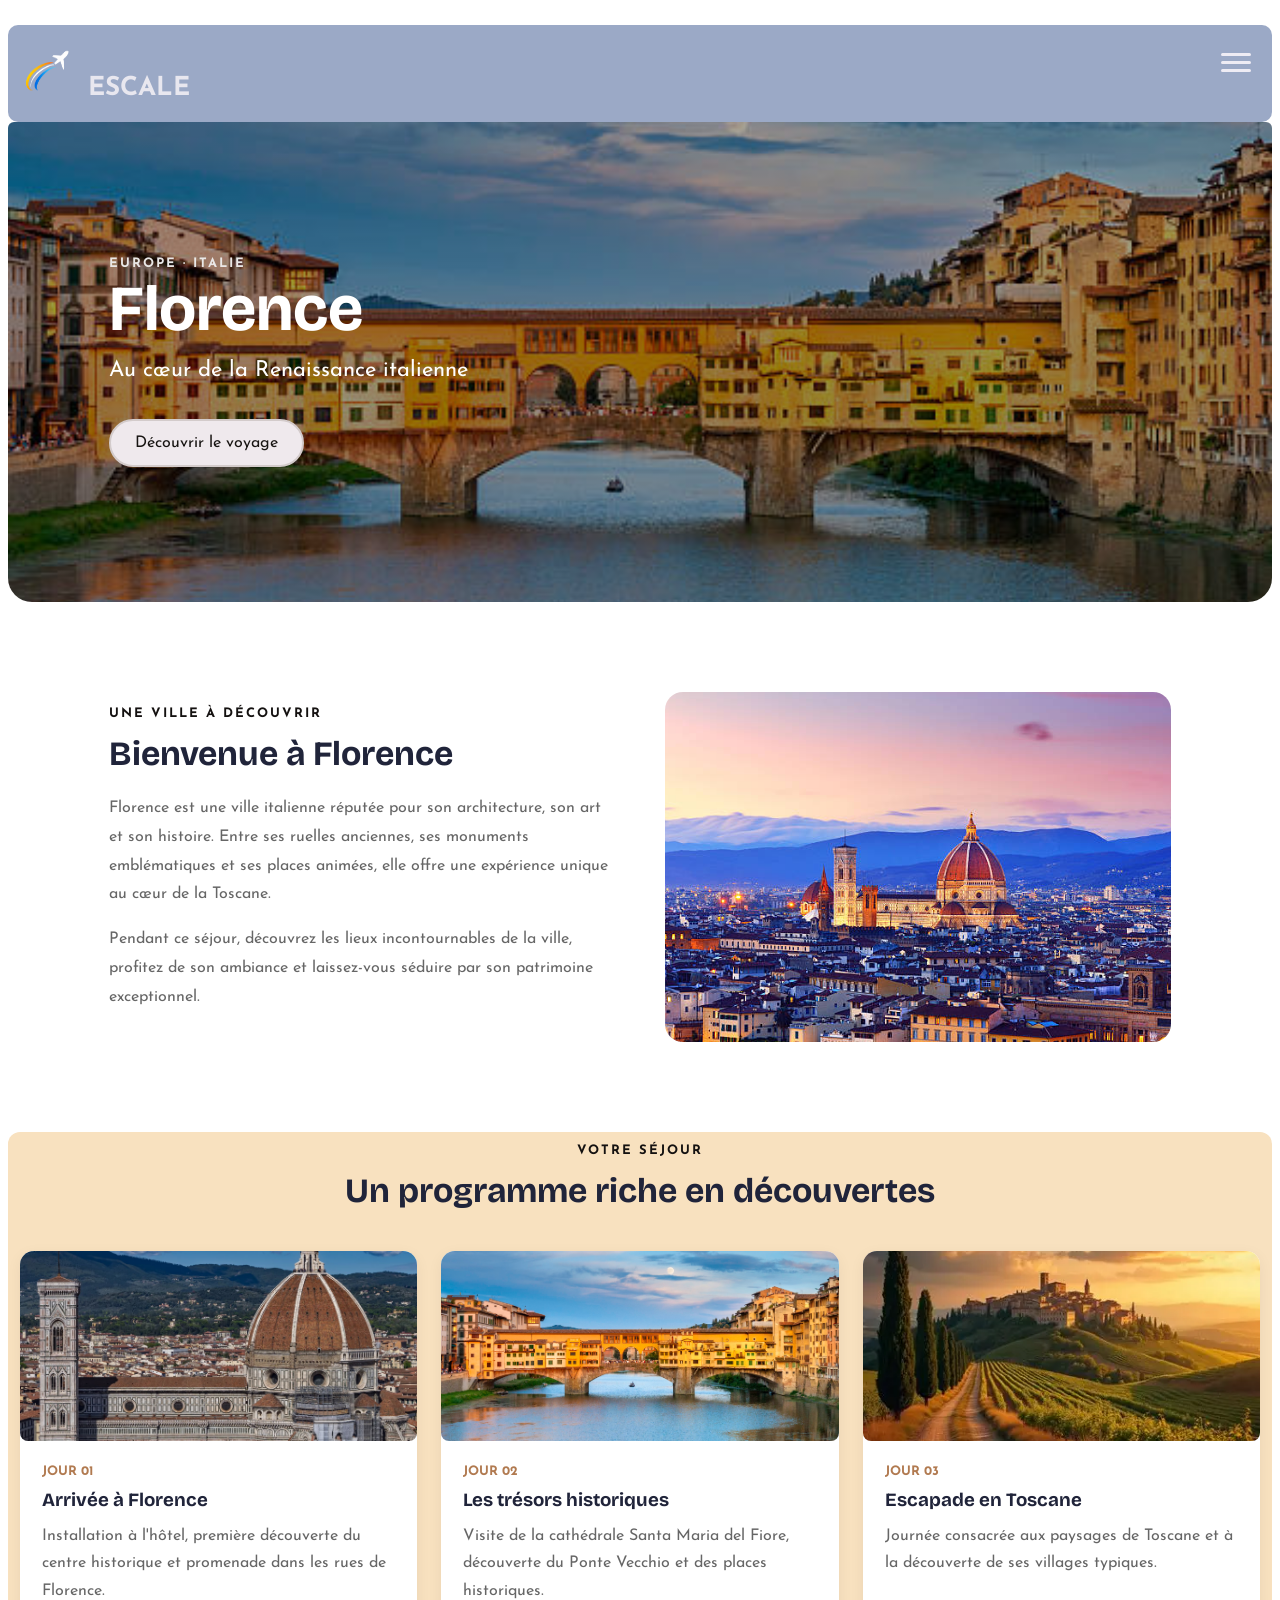
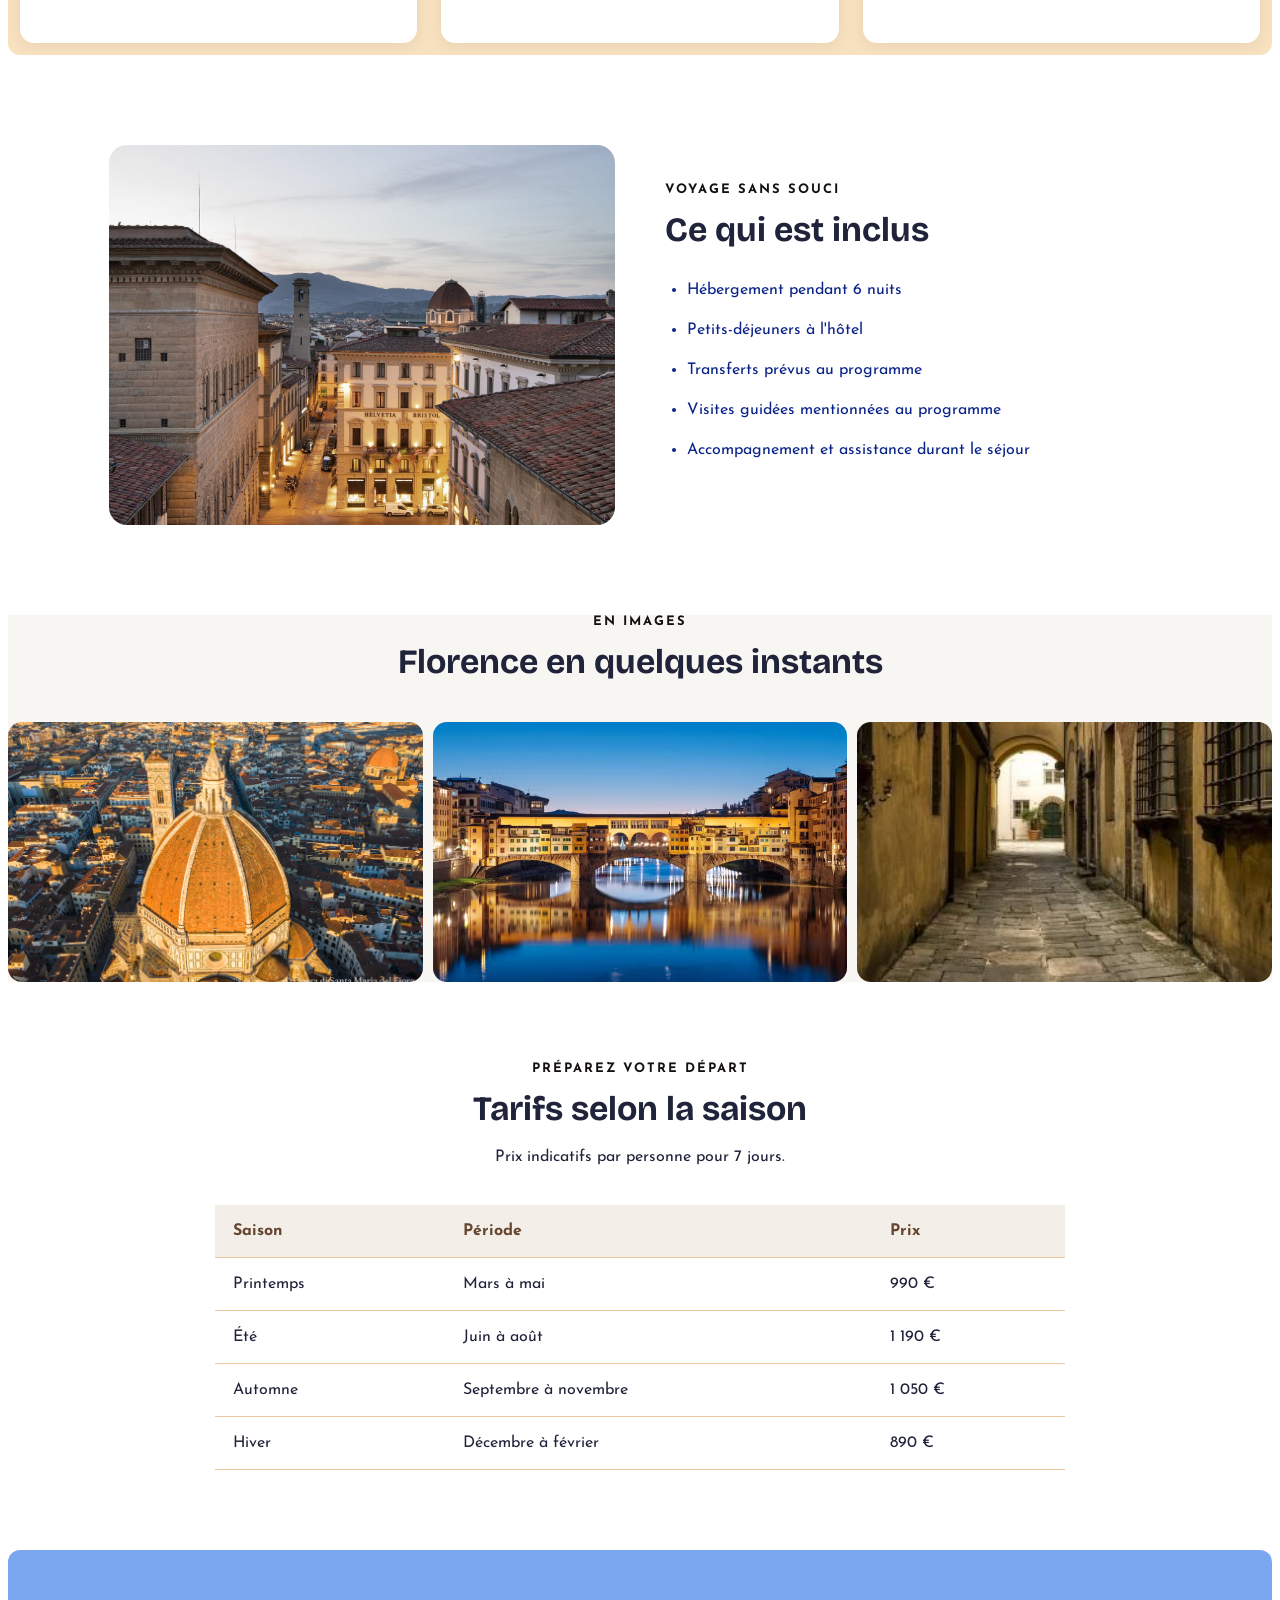
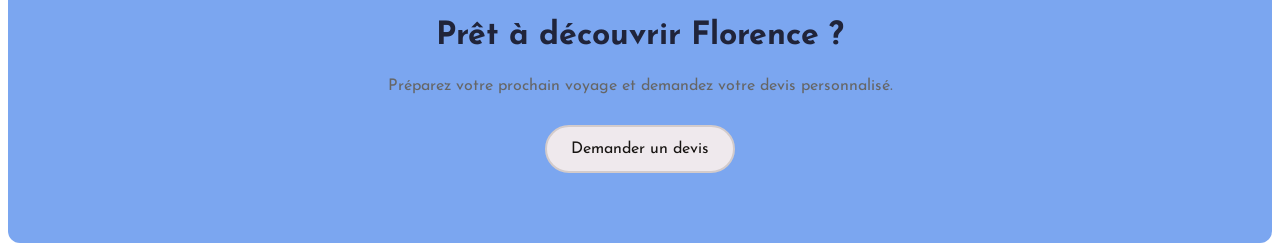
==== destination1.html @ 0f48ea30 "commit 2" ====
<!DOCTYPE html>
<html lang="en">
   <head>
      <meta charset="UTF-8">
      <meta name="viewport" content="width=device-width, initial-scale=1.0">
      <link rel="preconnect" href="https://fonts.googleapis.com">
      <link rel="preconnect" href="https://fonts.gstatic.com" crossorigin>
      <link href="https://fonts.googleapis.com/css2?family=Bricolage+Grotesque :opsz,wght@12..96,200..800&family=Josefin+Sans:ital,wght@0,100..700;1,100..700&display=swap" rel="stylesheet"> 
      <title>Bachir</title>
      <link rel="icon" href="img/logo.png">
      <link rel="stylesheet" href="css/style.css">
      <meta name="Agence" content="Un site de voyage">
      <script src="js/script.js" defer></script> 
   </head>
   <body>
       <header>
           <a href="#" class="logo">
                <img src="img/logo.png" alt="" width="50" height="50">
                <span>Escale</span>
           </a>
  
            <button class="burger">
             <span></span>
              <span></span>
             <span></span>
            </button>
    
            <button class="Fermer" id="Fermer">
              <svg xmlns="http://www.w3.org/2000/svg" viewBox="0 0 24 24" height="24px" width="24px" fill="#000000">
              <path d="M6.4,19L5,17.6L10.6,12L5,6.4L6.4,5L12,10.6L17.6,5L19,6.4L13.4,12L19,17.6L17.6,19L12,13.4L6.4,19Z"/>
              </svg>
            </button>

            <nav class="menu" id="menu" >
                <ul>
                  <li><a href="index.html#Accueil">Accueil</a></li>
                  <li><a href="#destinations">Destinations</a></li>
                  <li><a href="#Contact">Contact</a></li>
                  <li><a href="#FAQ">FAQ</a></li>
                </ul>
            </nav> 
       </header>
       <main class="page-destination">
         <!-- ------------------------------------------------------------------ PHOTO------------------------------------------------------------------------------------------------------------------------------------------------------------------- -->

           <section class="banniere">
               <div class="banniere-contenu">
                    <p class="etiquette">EUROPE · ITALIE</p>
                    <h1>Florence</h1>
                    <p>Au cœur de la Renaissance italienne</p>
                    <a href="#presentation" class="bouton bouton-devis">Découvrir le voyage</a>
                </div>
           </section>

           <!-- [base64] -->


           <section class="presentation" id="presentation">
              <div class="presentation-texte">
                  <p class="surtitre">UNE VILLE À DÉCOUVRIR</p>
                  <h2>Bienvenue à Florence</h2>
                  <p>
                       Florence est une ville italienne réputée pour son architecture,
                       son art et son histoire. Entre ses ruelles anciennes, ses
                       monuments emblématiques et ses places animées, elle offre
                       une expérience unique au cœur de la Toscane.
                  </p>
                  <p>
                      Pendant ce séjour, découvrez les lieux incontournables de la
                      ville, profitez de son ambiance et laissez-vous séduire par
                      son patrimoine exceptionnel.
                  </p>
              </div>
              <div class="presentation-image">
                 <img src="img/florence.jpg"  alt="Vue panoramique de Florence et de ses monuments">
              </div>
           </section>

           <!-- --------------------------------------------------------------progremme jour par jour------------------------------------------------------------------------------------------------------ -->


            <section class="programme">

                <div class="section-titre">
                   <p class="surtitre">VOTRE SÉJOUR</p> <h2>Un programme riche en découvertes</h2>
                </div >
                <div  class="jours">
                    
                    <article class="jour">
                       <img src="img/j1.jpg"  alt="Cathédrale de Florence">
                       <div class="jour-contenu">
                          <span>JOUR 01</span>  <h3>Arrivée à Florence</h3>
                          <p>Installation à l'hôtel, première découverte du centre historique et promenade dans les rues de Florence. </p>
                       </div>
                    </article>

                    <article class="jour">
                       <img src="img/j2.jpg" alt="Ponte Vecchio à Florence">
                       <div class="jour-contenu">
                         <span>JOUR 02</span> <h3>Les trésors historiques</h3>
                         <p>  Visite de la cathédrale Santa Maria del Fiore, découverte du Ponte Vecchio et des places historiques. </p>
                       </div>
                    </article>

                    <article class="jour">
                       <img src="img/j3.webp"  alt="Paysage de Toscane">
                       <div class="jour-contenu">
                           <span>JOUR 03</span> <h3>Escapade en Toscane</h3>
                           <p>  Journée consacrée aux paysages de Toscane et à la  découverte de ses villages typiques.  </p>
                     </div>
                    </article>


                </div>

                

            </section>

            <!-- ----------------------------------------------- CE QUI EST INCLUS--------------------------------------- -->


            <section class="inclus">
               <div class="inclus-image">
                  <img src="img/inclus.jpg"  alt="Hôtel au charme italien à Florence">
               </div>

                <div class="inclus-contenu">
                    <p class="surtitre">VOYAGE SANS SOUCI</p><h2>Ce qui est inclus</h2>
                    <ul>
                        <li>Hébergement pendant 6 nuits</li>
                        <li>Petits-déjeuners à l'hôtel</li>
                        <li>Transferts prévus au programme</li>
                        <li>Visites guidées mentionnées au programme</li>
                        <li>Accompagnement et assistance durant le séjour</li>
                    </ul>
                </div>
            </section>
           <!-- ------------------------------------------------------ GALERIE PHOTOS----------------------------------------------------------------------------- -->


            <section class="galerie-section">
              <div class="section-titre"><p class="surtitre">EN IMAGES</p> <h2>Florence en quelques instants</h2> </div>
              <div class="galerie">
                 <img src="img/p3.jpg" alt="Vue de la cathédrale de Florence">
                 <img src="img/p2.avif" alt="Le Ponte Vecchio au-dessus de l'Arno">
                 <img src="img/p1.jpg" alt="Les ruelles de Florence">
              </div>
            </section>

           <!-- --------------------------------------------------- TARIFS------------------------------------------------------- -->

            <section class="tarifs">

                <div class="section-titre">
                   <p class="surtitre">PRÉPAREZ VOTRE DÉPART</p>
                  <h2>Tarifs selon la saison</h2>
                  <p>Prix indicatifs par personne pour 7 jours.</p>
                </div>

                <div class="tableau-conteneur">
                    <table>

                        <thead>
                           <tr>
                             <th>Saison</th>
                             <th>Période</th>
                             <th>Prix</th>
                           </tr>
                        </thead>

                        <tbody>

                           <tr>
                              <td>Printemps</td>
                              <td>Mars à mai</td>
                              <td>990 €</td>
                           </tr>
                           <tr>
                              <td>Été</td>
                              <td>Juin à août</td>
                              <td>1 190 €</td>
                           </tr>
                           <tr>
                              <td>Automne</td>
                              <td>Septembre à novembre</td>
                              <td>1 050 €</td>
                           </tr>
                           <tr>
                              <td>Hiver</td>
                              <td>Décembre à février</td>
                              <td>890 €</td>
                           </tr>

                        </tbody>

                    </table>
                    
                </div> 

            </section>



           <!-- --------------------------------------------- DEMANDE DE DEVIS------------------------------------------------------------ -->
            <section class="demande">
              <h2>Prêt à découvrir Florence ?</h2>
              <p>Préparez votre prochain voyage et demandez votre devis personnalisé.</p>
              <a href="index.html#formulaire" class="bouton bouton-devis"> Demander un devis </a>
            </section>

         </main>

      </body>

</html>
---- css/style.css ----
:root {
  --primaire: #74a40b;
  --accent: #87c711;
  --sombre: #10242b;
  --sable: #fbf6ef;
  --texte: #1f2d33;
  --gris: #5d6d74;
  --titres: "Playfair Display", Georgia, serif;
  --corps: "Poppins", Arial, sans-serif;
  --rayon: 18px;
  --ombre: 0 10px 30px rgba(16, 36, 43, 0.12);
}

body {
    font-family: "Josefin Sans", sans-serif;
}

h1, h2, h3 {
    font-family: "Bricolage Grotesque", sans-serif;
}



/* RÈGLES GÉNÉRALES */
* {
    box-sizing: border-box;
}

/* HEADER */
header {
    display: flex;
    justify-content: space-between;
    align-items: start;
    padding: 20px 1%;
    position: relative;
    background-color: #9ba9c6;
    border-radius: 10px;
    position: sticky;
    top: 0px;
    z-index: 100;
    margin-bottom:none;
    margin-top: 2%;
}

/* LOGO */
.logo {
    font-size: 26px;
    font-weight: bold;
    text-decoration: none;
}
.logo span{
    background-color: none ;
    border-radius: 16px;
    padding: 9px;
    color: #e8e7ef;
    text-transform: uppercase;
}


/* BOUTON BURGER */
.burger {
    display: flex;
    flex-direction: column;
    gap: 5px;
    padding: 8px;
    border: none;
    background: none;
    cursor: pointer;
}
.burger.out{
    display: none;
}

.burger span {
    display: block;
    width: 30px;
    height: 3px;
    background-color: #eeecf4;
    border-radius: 5px;
}
.Fermer {
    display: none;
}
.Fermer.int{
    display: block;
}


/* MENU */
.menu {
    display: none;
    position: absolute;
    top: 60%;
    right: 0%;
    width: 150px;
    padding: 12px;
    background-color: #b3c5d1;
    opacity: 0.85;
    border: 2px solid #e8e7ef;
    border-radius: 12px;
    z-index: 100;
    
}

/* OUVERTURE DU MENU */
.menu.ouvert {
    display: block;
}

/* LISTE */
.menu ul {
    list-style: none;
    margin: 0;
    padding: 0;
}

/* LIENS */
.menu a {
    display: block;
    padding: 14px;
    color: #0e0d10;
    text-decoration: none;
    border-radius: 8px;
    transition: background-color 0.3s, color 0.3s;
}

/* SURVOL */
.menu a:hover {
    background-color: #7d0a36;
    color: white;
}


.hero {
    display: flex;
    flex-direction: column;
    justify-content: space-evenly;
    align-items: center;
    background: url("../img/vue.png");
    background-size: cover;
    background-position: center;
    border-radius: 16px;
    height: 500px;
    margin-top: 0.5%;
    font-size: 130%;
    color: #fbf6ef;
    margin-bottom: 2%;
}
.bouton{
    text-decoration: none;
    padding: 10px;
    background: transparent;
    border-radius: 30px;
    border: 2px solid rgb(211, 203, 203);
    color: #e8e7ef;
}
.bouton:hover{
    background: #1f2d33;
}
#destinations{
   display: flex;
   justify-content: center;
   align-items: center;
}
#destinations h2 {
    border-radius: 16px;
    background-color: #87c711;
    margin-bottom: 5%;
}



.cartes {
  display: flex;
  flex-wrap: wrap;
  gap: 28px;
  margin: 5%;
}

.carte {
  flex: 1 1 300px;
  display: flex;
  flex-direction: column;
  overflow: auto;
  border-radius: var(--rayon);
  background: rgb(233, 234, 232);
  box-shadow: var(--ombre);
  transition: transform 0.3s;
}

.carte:hover {
  transform: translateY(6px);
}

.carte img {
  width: 100%;
  height: 220px;
  object-fit: cover;
  border-radius: 12px;
}

.carte-contenu {
  flex: 1;
  display: flex;
  flex-direction: column;
  padding: 20px 24px 24px;
  background: #e8ece8;
}

.etiquette {
  margin: 0;
  color: var(--primaire);
  font-size: 0.8rem;
  font-weight: 600;
  letter-spacing: 0.08em;
  text-transform: uppercase;
}

.carte h3 {
  margin: 4px 0 8px;
  font-size: 1.5rem;
}

.prix {
  display: flex;
  justify-content: space-between;
  align-items: baseline;
  margin: 16px 0 0;
  margin-top: auto;
  padding-top: 16px;
  border-top: 1px solid #141515;
  color: var(--gris);
}

.prix strong {
  color: var(--accent);
  font-size: 1.3rem;
}

.formulaire {
  max-width: 760px;
  padding: 36px;
  border-radius: var(--rayon);
  background: rgb(155, 150, 142);
  color: var(--texte);
  box-shadow: var(--ombre);
  margin-left: 20%;
  margin-right: 20%;
  margin-top: 2%;
  margin-bottom: 0.1%;
}

.ligne {
  display: flex;
  flex-wrap: wrap;
  gap: 0 20px;
}

.champ {
  flex: 1 1 200px;
  margin-bottom: 18px;
}

.formulaire label {
  display: block;
  margin-bottom: 6px;
  font-weight: 500;
}

.formulaire input,
.formulaire select,
.formulaire textarea {
  width: 100%;
  padding: 12px 14px;
  border: 2px solid #e1dbd2;
  border-radius: 10px;
  background: white;
  font: inherit;
}
.formulaire input:focus,
.formulaire select:focus,
.formulaire textarea:focus {
  outline: none;
  border-color: var(--primaire);
}
.case {
  display: flex;
  align-items: flex-start;
  gap: 10px;
  margin-bottom: 22px;
}

.case label {
  display: inline;
  margin: 0;
  font-weight: 400;
}

.case input {
  width: auto;
  margin-top: 5px;
}


/* Destinations 1 */


/* STYLE GENERAL */

.page-destination {
    color: #20243a;
    background-color: #ffffff;
}

.page-destination img {
    width: 100%;
    display: block;
    object-fit: cover;
}

.page-destination h1,
.page-destination h2,
.page-destination h3,
.page-destination p {
    margin-top: 0;
}

/* BANDEAU PRINCIPAL */

.banniere {
    min-height: 480px;
    background:
        linear-gradient(rgba(0, 0, 0, 0.35), rgba(0, 0, 0, 0.45)),
        url("../img/florence2.jpg");
    background-size: cover;
    background-position: center;
    display: flex;
    align-items: center;
    padding: 50px 8%;
    color: white;
    border-radius: 6px 6px 24px 24px;
}

.banniere-contenu {
    max-width: 650px;
}

.banniere h1 {
    font-size: 64px;
    margin-bottom: 12px;
}

.banniere-contenu > p:not(.etiquette) {
    font-size: 22px;
}
.etiquette{
     font-size: 13px;
    font-weight: 700;
    letter-spacing: 2px;
    color: #eae8e7;

}


.surtitre {
    font-size: 13px;
    font-weight: 700;
    letter-spacing: 2px;
    color: #141110;
}

.banniere.etiquette {
    color: white;
}

.bouton {
    display: inline-block;
    margin-top: 18px;
    padding: 14px 24px;
    background-color: #b17a50;
    color: white;
    text-decoration: none;
    border-radius: 30px;
    transition: 0.3s;
}

.bouton:hover {
    background-color: #8e5b38;
    transform: translateY(-3px);
}

/* PRESENTATION */

.presentation {
    display: flex;
    align-items: center;
    gap: 50px;
    padding: 90px 8%;
}


.presentation-texte,
.presentation-image {
    flex: 1 1 300px;

}

.presentation-texte h2,
.section-titre h2,
.inclus h2 {
    font-size: 34px;
    margin-bottom: 20px;
}

.presentation-texte p:not(.surtitre) {
    line-height: 1.8;
    color: #666;
}

.presentation-image img {
    height: 350px;
    border-radius: 18px;
}

/* TITRES DE SECTION */

.section-titre {
    text-align: center;
    margin-bottom: 40px;
}

/* PROGRAMME */

.programme {
    padding: 12px;
    background-color: #f8e1bf;
    border-radius: 12px;
}


.jours {
    display: flex;
    flex-wrap: wrap;
    gap: 24px;
   
}

.jour {
    flex: 1 1 260px;
    background-color: white;
    border-radius: 14px;
    overflow: hidden;
    box-shadow: 0 4px 15px rgba(0, 0, 0, 0.06);
    transition: transform 0.3s;

}
.jour:hover{
  transform: translateY(-6px);
}

.jour img {
    height: 190px;
    border-radius: 8px;
}

.jour-contenu {
    padding: 22px;
}

.jour-contenu span {
    color: #b17a50;
    font-size: 13px;
    font-weight: bold;
}

.jour-contenu h3 {
    margin-top: 10px;
    margin-bottom: 12px;
}

.jour-contenu p {
    color: #666;
    line-height: 1.7;
}

/* CE QUI EST INCLUS */

.inclus {
    display: flex;
    align-items: center;
    gap: 50px;
    padding: 90px 8%;
}

.inclus-image,
.inclus-contenu {
    flex: 1 1 300px;
}

.inclus-image img {
    height: 380px;
    border-radius: 18px;
}

.inclus ul {
    padding-left: 22px;
    line-height: 2.5;
    color: #0a2389;
}

/* GALERIE */

.galerie-section {
    padding:auto;
    background-color: #f8f6f3;
}

.galerie {
    display: flex;
    flex-wrap: wrap;
    gap: 10px;
}

.galerie img {
    flex: 1 1 200px;
    width: 100%;
    height: 260px;
    border-radius: 14px;
}

/* TARIFS */

.tarifs {
    padding: 80px 8%;
}

.tableau-conteneur {
    max-width: 850px;
    margin: auto;
    overflow-x: auto;
}

.tarifs table {
    width: 100%;
    border-collapse: collapse;
    text-align: left;
}

.tarifs th,
.tarifs td {
    padding: 18px;
    border-bottom: 1px solid #ebc89d;
}

.tarifs th {
    background-color: #f3eee8;
    color: #65452f;
}

.tarifs tr:hover {
    background-color: #faf7f3;
}

.note-prix {
    text-align: center;
    color: #888;
    font-size: 13px;
    margin-top: 18px;
}

/* DEMANDE DE DEVIS */

.demande {
    text-align: center;
    padding: 70px 8%;
    background-color: #7ba6f0;
    border-radius: 12px;
}

.demande h2 {
    font-size: 32px;
     font-family: "Josefin Sans", sans-serif;
}

.demande p {
    color: #666;
}

.bouton-devis {
    margin-top: 15px;
    background: #efe9ed;
    color: #181513;
}
.bouton-devis:hover{
    background: wheat;
    color: #0a2389;
}

/* ADAPTATION AUX PETITS ECRANS */

@media (max-width: 700px) {

    .banniere {
        min-height: 380px;
        padding: 35px 6%;
    }

    .banniere h1 {
        font-size: 44px;
    }

    .presentation,
    .inclus {
        flex-direction: column;
        padding: 55px 6%;
    }

    .programme,
    .galerie-section,
    .tarifs {
        padding: 55px 6%;
    }

    .presentation-image,
    .inclus-image {
        width: 100%;
    }

    .presentation-image img,
    .inclus-image img {
        height: 280px;
    }

    .section-titre h2,
    .presentation-texte h2,
    .inclus h2 {
        font-size: 27px;
    }

}
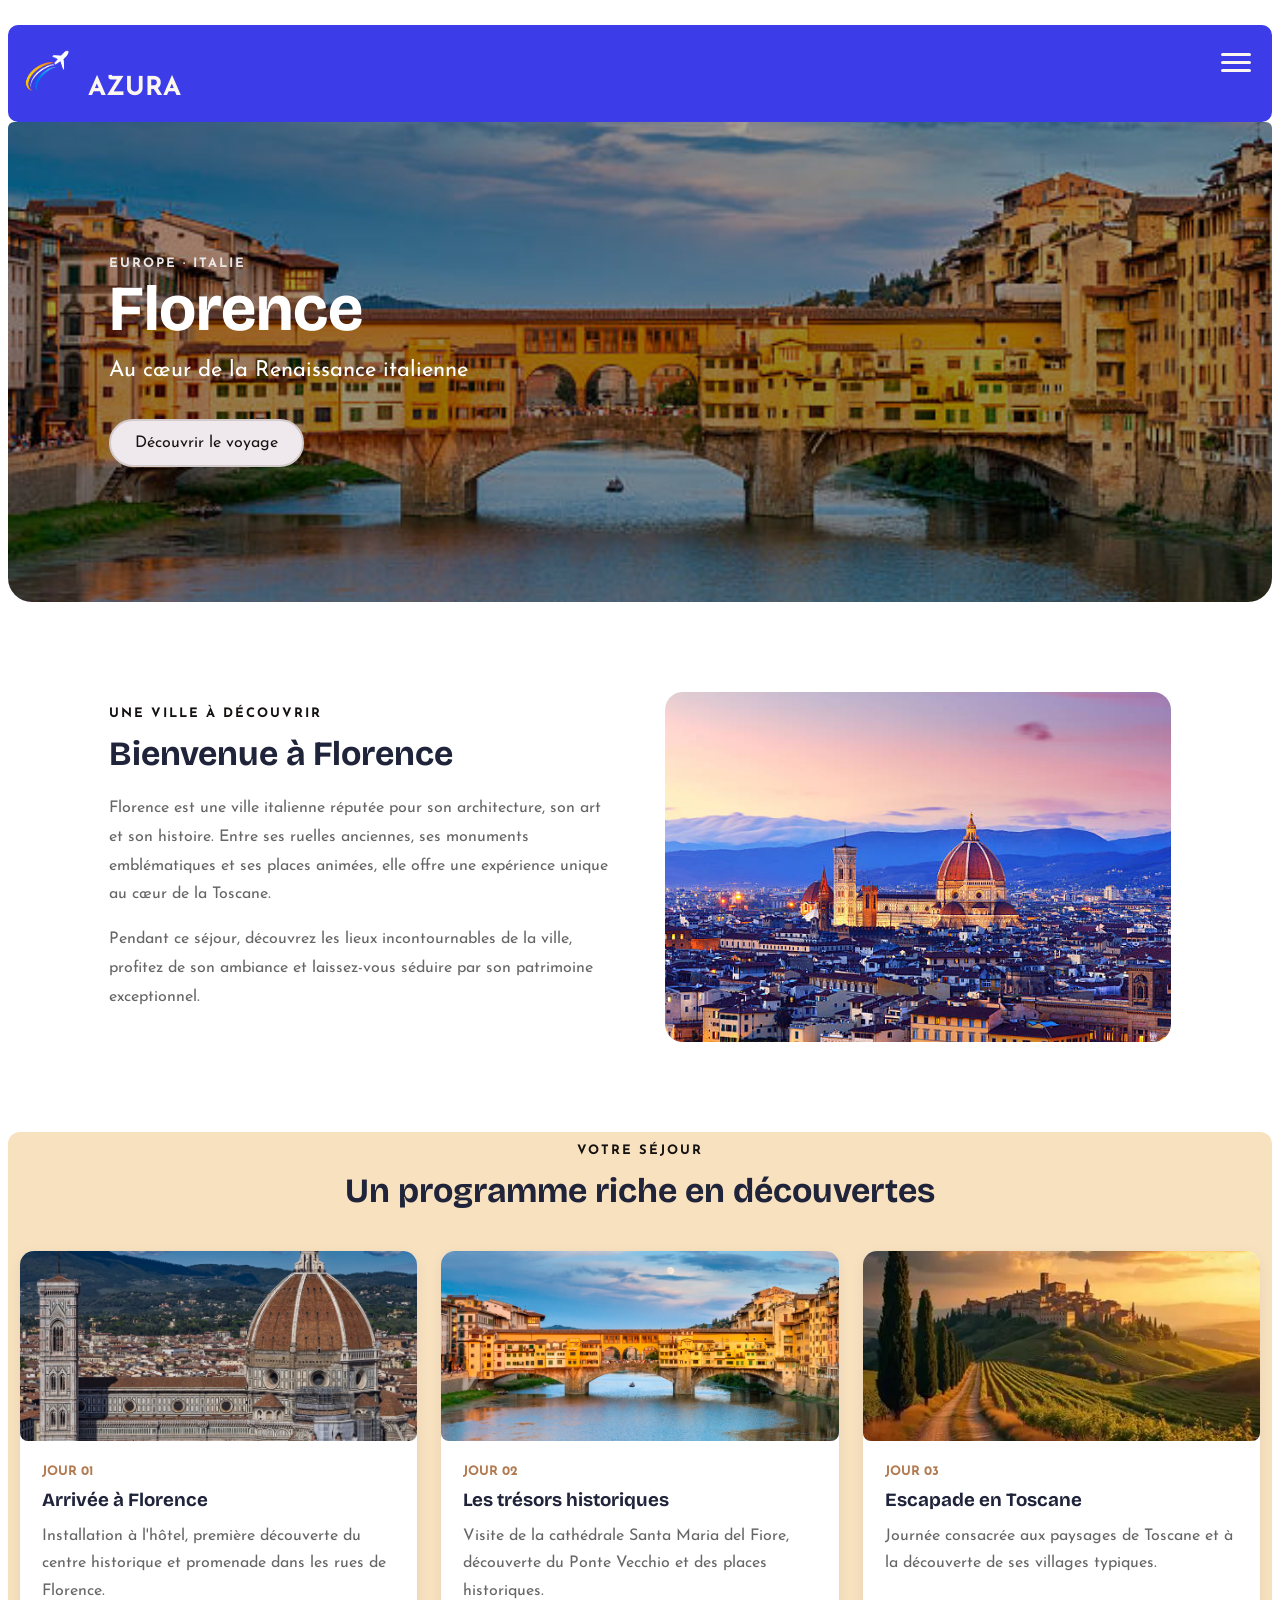
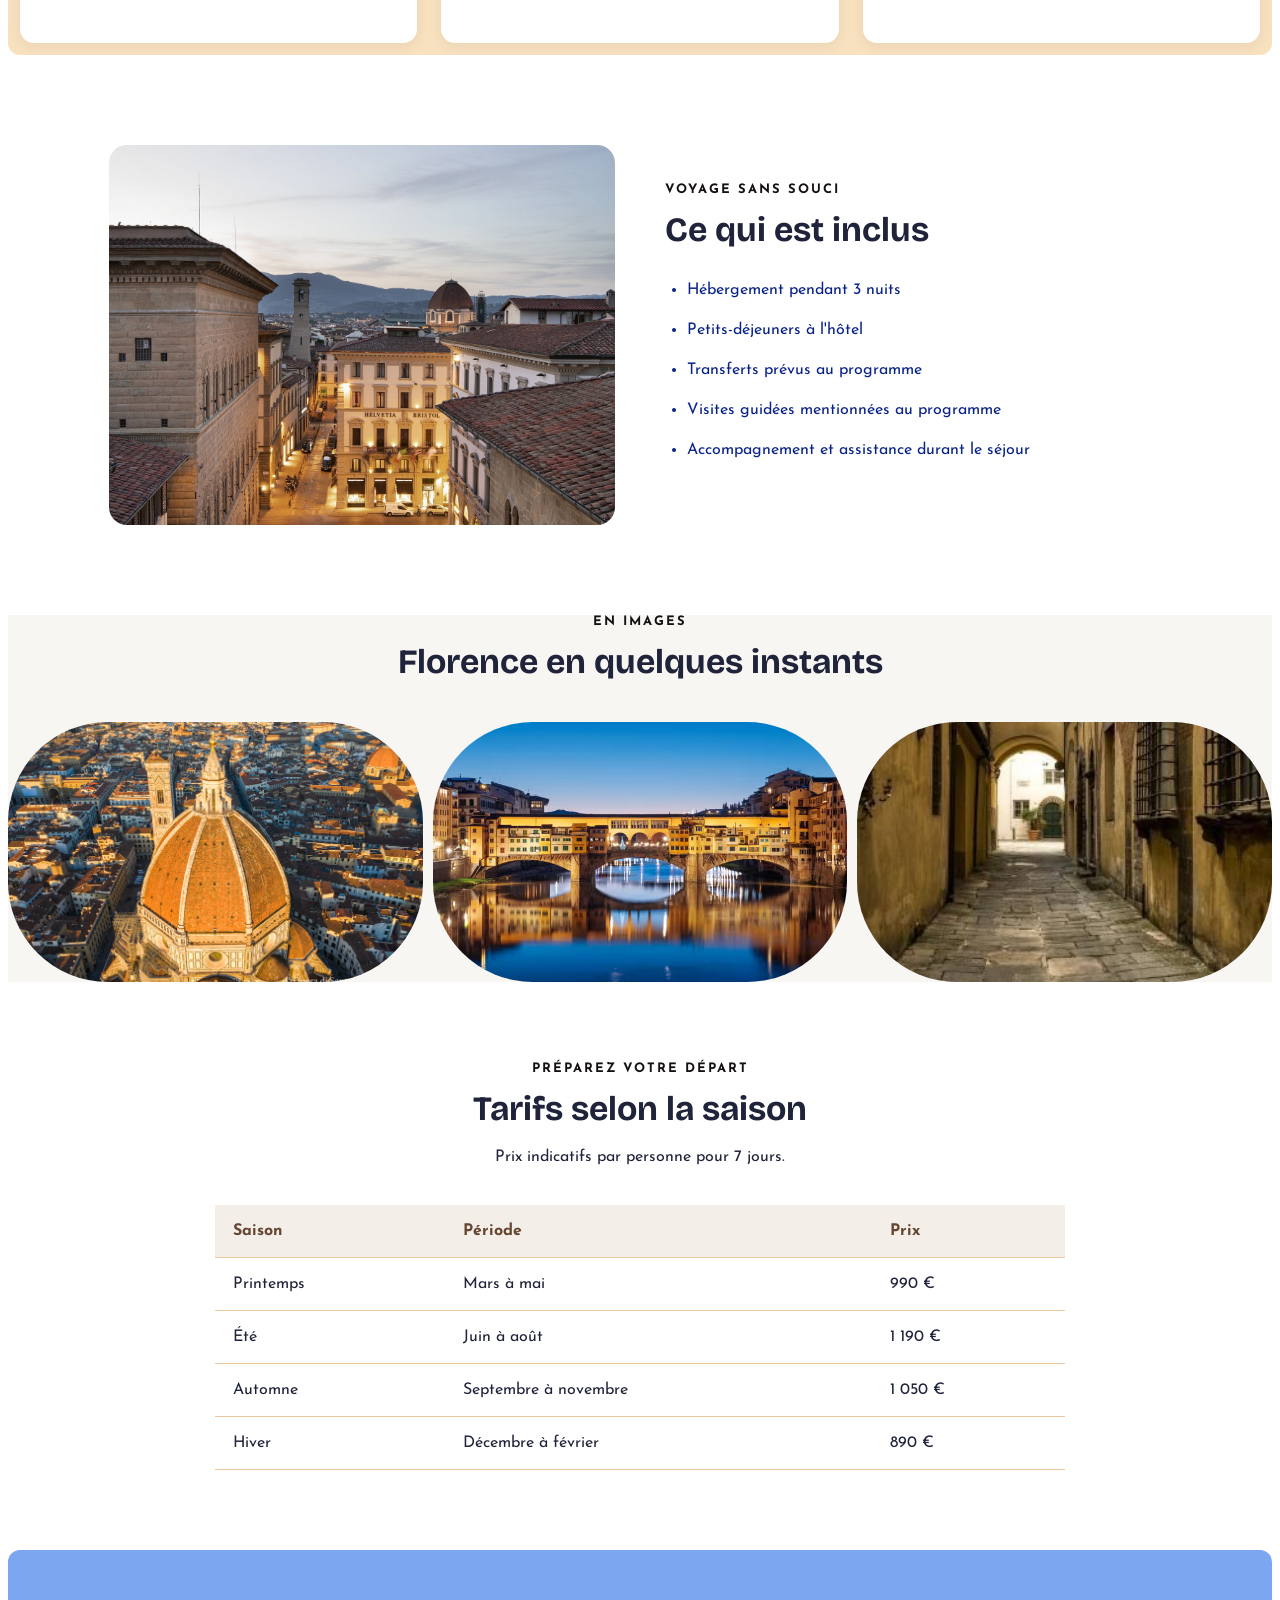
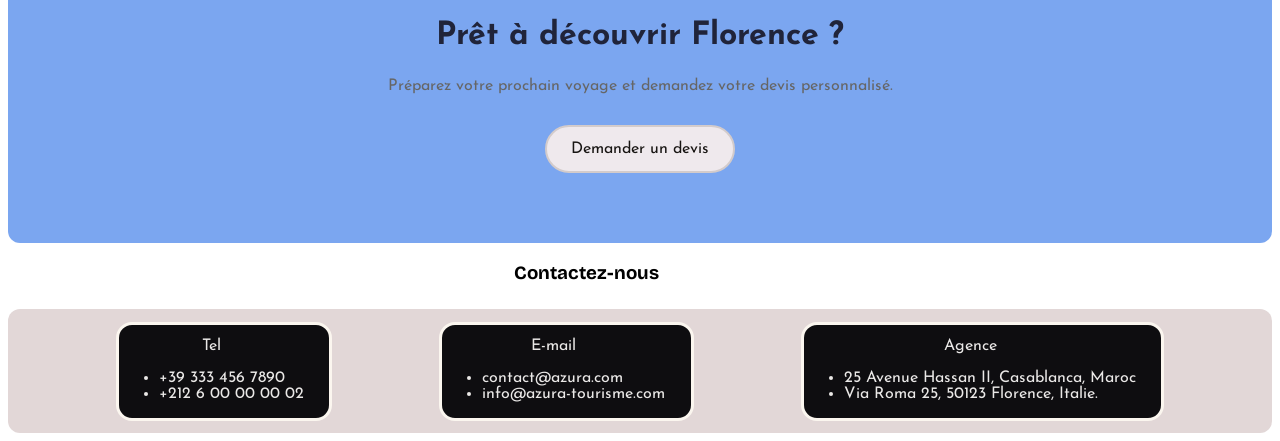
==== commit 7011107f: "comit 6" ====
--- a/destination1.html
+++ b/destination1.html
@@ -6,9 +6,9 @@
       <link rel="preconnect" href="https://fonts.googleapis.com">
       <link rel="preconnect" href="https://fonts.gstatic.com" crossorigin>
       <link href="https://fonts.googleapis.com/css2?family=Bricolage+Grotesque :opsz,wght@12..96,200..800&family=Josefin+Sans:ital,wght@0,100..700;1,100..700&display=swap" rel="stylesheet"> 
-      <title>Bachir</title>
+      <title>AZURA.Florence</title>
       <link rel="icon" href="img/logo.png">
-      <link rel="stylesheet" href="css/style.css">
+      <link rel="stylesheet" href="css/feuille1.css">
       <meta name="Agence" content="Un site de voyage">
       <script src="js/script.js" defer></script> 
    </head>
@@ -16,7 +16,7 @@
        <header>
            <a href="#" class="logo">
                 <img src="img/logo.png" alt="" width="50" height="50">
-                <span>Escale</span>
+                <span>AZURA</span>
            </a>
   
             <button class="burger">
@@ -34,9 +34,7 @@
             <nav class="menu" id="menu" >
                 <ul>
                   <li><a href="index.html#Accueil">Accueil</a></li>
-                  <li><a href="#destinations">Destinations</a></li>
-                  <li><a href="#Contact">Contact</a></li>
-                  <li><a href="#FAQ">FAQ</a></li>
+                  <li><a href="FAQ.html">FAQ</a></li>
                 </ul>
             </nav> 
        </header>
@@ -128,7 +126,7 @@
                 <div class="inclus-contenu">
                     <p class="surtitre">VOYAGE SANS SOUCI</p><h2>Ce qui est inclus</h2>
                     <ul>
-                        <li>Hébergement pendant 6 nuits</li>
+                        <li>Hébergement pendant 3 nuits</li>
                         <li>Petits-déjeuners à l'hôtel</li>
                         <li>Transferts prévus au programme</li>
                         <li>Visites guidées mentionnées au programme</li>
@@ -210,6 +208,37 @@
             </section>
 
          </main>
+         <footer>
+            <h3>Contactez-nous</h3>
+            <section class="pied">
+
+              <div class="p">
+                <div>Tel</div>
+                  <ul>
+                    <li>+39 333 456 7890</li>
+                    <li>+212 6 00 00 00 02</li>
+                  </ul>
+               </div>
+
+               <div class="p">
+                <div>E-mail</div>
+                  <ul>
+                    <li>contact@azura.com</li>
+                    <li>info@azura-tourisme.com</li>
+                  </ul>
+               </div>
+
+               <div class="p">
+                <div>Agence</div>
+                  <ul>
+                    <li>25 Avenue Hassan II, Casablanca, Maroc</li>
+                    <li>Via Roma 25, 50123 Florence, Italie.</li>
+                  </ul>
+               </div>
+        
+            </section>
+        
+         </footer>  
 
       </body>
 
--- a/css/feuille1.css
+++ b/css/feuille1.css
@@ -0,0 +1,639 @@
+
+:root {
+  --primaire: #74a40b;
+  --accent: #87c711;
+  --sombre: #10242b;
+  --sable: #fbf6ef;
+  --texte: #1f2d33;
+  --gris:#666;
+  --titres: "Playfair Display", Georgia, serif;
+  --corps: "Poppins", Arial, sans-serif;
+  --rayon: 18px;
+  --ombre: 0 10px 30px rgba(16, 36, 43, 0.12);
+}
+
+body {
+    font-family: "Josefin Sans", sans-serif;
+}
+
+h1, h2, h3 {
+    font-family: "Bricolage Grotesque", sans-serif;
+}
+
+
+
+/* RÈGLES GÉNÉRALES */
+* {
+    box-sizing: border-box;
+}
+
+/* HEADER */
+header {
+    display: flex;
+    justify-content: space-between;
+    align-items: start;
+    padding: 20px 1%;
+    position: relative;
+    background-color: rgb(60, 60, 233);
+    border-radius: 10px;
+    position: sticky;
+    top: 0px;
+    z-index: 100;
+    margin-bottom:none;
+    margin-top: 2%;
+}
+
+/* LOGO */
+.logo {
+    font-size: 26px;
+    font-weight: bold;
+    text-decoration: none;
+}
+.logo span{
+    background-color: none ;
+    border-radius: 16px;
+    padding: 9px;
+    color:var(--sable);
+    text-transform: uppercase;
+}
+
+
+/* BOUTON BURGER */
+.burger {
+    display: flex;
+    flex-direction: column;
+    gap: 5px;
+    padding: 8px;
+    border: none;
+    background: none;
+    cursor: pointer;
+}
+.burger.out{
+    display: none;
+}
+
+.burger span {
+    display: block;
+    width: 30px;
+    height: 3px;
+    background-color: var(--sable);
+    border-radius: 5px;
+}
+.Fermer {
+    display: none;
+}
+.Fermer.int{
+    display: block;
+}
+
+
+/* MENU */
+.menu {
+    display: none;
+    position: absolute;
+    top: 60%;
+    right: 0%;
+    width: 150px;
+    padding: 12px;
+    background-color: #b3c5d1;
+    opacity: 0.85;
+    border: 2px solid ;
+    border-radius: 12px;
+    z-index: 100;
+    
+}
+
+/* OUVERTURE DU MENU */
+.menu.ouvert {
+    display: block;
+}
+
+/* LISTE */
+.menu ul {
+    list-style: none;
+    margin: 0;
+    padding: 0;
+}
+
+/* LIENS */
+.menu a {
+    display: block;
+    padding: 14px;
+    color: #0e0d10;
+    text-decoration: none;
+    border-radius: 8px;
+    transition: background-color 0.3s, color 0.3s;
+}
+
+/* SURVOL */
+.menu a:hover {
+    background-color: #7d0a36;
+    color: white;
+}
+
+
+.hero {
+    display: flex;
+    flex-direction: column;
+    justify-content: space-evenly;
+    align-items: center;
+    background: url("../img/vue.png");
+    background-size: cover;
+    background-position: center;
+    border-radius: 16px;
+    height: 500px;
+    margin-top: 0.5%;
+    font-size: 130%;
+    color: #fbf6ef;
+    margin-bottom: 2%;
+}
+.bouton{
+    text-decoration: none;
+    padding: 10px;
+    background: transparent;
+    border-radius: 30px;
+    border: 2px solid rgb(211, 203, 203);
+    color: #e8e7ef;
+}
+.bouton:hover{
+    background: #1f2d33;
+}
+#destinations{
+   display: flex;
+   justify-content: center;
+   align-items: center;
+}
+#destinations h2 {
+    border-radius: 16px;
+    background-color: #87c711;
+    margin-bottom: 5%;
+}
+article div a{
+    text-decoration: none;
+    display: flex;
+    justify-content: center;
+    align-items: baseline;
+    font-size: smaller;
+   
+    
+}
+
+
+
+.cartes {
+  display: flex;
+  flex-wrap: wrap;
+  gap: 28px;
+  margin: 5%;
+}
+
+.carte {
+  flex: 1 1 300px;
+  display: flex;
+  flex-direction: column;
+  overflow: auto;
+  border-radius: var(--rayon);
+  background: rgb(233, 234, 232);
+  box-shadow: var(--ombre);
+  transition: transform 0.3s;
+}
+
+.carte:hover {
+  transform: translateY(6px);
+}
+
+.carte img {
+  width: 100%;
+  height: 220px;
+  object-fit: cover;
+  border-radius: 12px;
+}
+
+.carte-contenu {
+  flex: 1;
+  display: flex;
+  flex-direction: column;
+  padding: 20px 24px 24px;
+  background: #e8ece8;
+}
+
+.etiquette {
+  margin: 0;
+  color: var(--primaire);
+  font-size: 0.8rem;
+  font-weight: 600;
+  letter-spacing: 0.08em;
+  text-transform: uppercase;
+}
+
+.carte h3 {
+  margin: 4px 0 8px;
+  font-size: 1.5rem;
+}
+
+.prix {
+  display: flex;
+  justify-content: space-between;
+  align-items: baseline;
+  margin: 16px 0 0;
+  margin-top: auto;
+  padding-top: 16px;
+  border-top: 1px solid #141515;
+  color: var(--gris);
+}
+
+.prix strong {
+  color: var(--accent);
+  font-size: 1.3rem;
+}
+
+.formulaire {
+  max-width: 760px;
+  padding: 36px;
+  border-radius: var(--rayon);
+  background: var(--gris);
+  color: var(--texte);
+  box-shadow: var(--ombre);
+  margin-left: 20%;
+  margin-right: 20%;
+  margin-top: 2%;
+  margin-bottom: 0.1%;
+}
+
+.ligne {
+  display: flex;
+  flex-wrap: wrap;
+  gap: 0 20px;
+}
+
+.champ {
+  flex: 1 1 200px;
+  margin-bottom: 18px;
+}
+
+.formulaire label {
+  display: block;
+  margin-bottom: 6px;
+  font-weight: 500;
+}
+
+.formulaire input,
+.formulaire select,
+.formulaire textarea {
+  width: 100%;
+  padding: 12px 14px;
+  border: 2px solid #e1dbd2;
+  border-radius: 10px;
+  background: white;
+  font: inherit;
+}
+.formulaire input:focus,
+.formulaire select:focus,
+.formulaire textarea:focus {
+  outline: none;
+  border-color: var(--primaire);
+}
+.case {
+  display: flex;
+  align-items: flex-start;
+  gap: 10px;
+  margin-bottom: 22px;
+}
+
+.case label {
+  display: inline;
+  margin: 0;
+  font-weight: 400;
+}
+
+.case input {
+  width: auto;
+  margin-top: 5px;
+}
+
+
+/* Destinations 1 */
+
+
+/* STYLE GENERAL */
+
+.page-destination {
+    color: #20243a;
+    background-color: #ffffff;
+}
+
+.page-destination img {
+    width: 100%;
+    display: block;
+    object-fit: cover;
+}
+
+.page-destination h1,
+.page-destination h2,
+.page-destination h3,
+.page-destination p {
+    margin-top: 0;
+}
+
+/* BANDEAU PRINCIPAL */
+
+.banniere {
+    min-height: 480px;
+    background:
+        linear-gradient(rgba(0, 0, 0, 0.35), rgba(0, 0, 0, 0.45)),
+        url("../img/florence2.jpg");
+    background-size: cover;
+    background-position: center;
+    display: flex;
+    align-items: center;
+    padding: 50px 8%;
+    color: white;
+    border-radius: 6px 6px 24px 24px;
+}
+
+.banniere-contenu {
+    max-width: 650px;
+}
+
+.banniere h1 {
+    font-size: 64px;
+    margin-bottom: 12px;
+}
+
+.banniere-contenu > p:not(.etiquette) {
+    font-size: 22px;
+}
+.etiquette{
+     font-size: 13px;
+    font-weight: 700;
+    letter-spacing: 2px;
+    color: #eae8e7;
+
+}
+
+
+.surtitre {
+    font-size: 13px;
+    font-weight: 700;
+    letter-spacing: 2px;
+    color: #141110;
+}
+
+.banniere.etiquette {
+    color: white;
+}
+
+.bouton {
+    display: inline-block;
+    margin-top: 18px;
+    padding: 14px 24px;
+    background-color: #b17a50;
+    color: white;
+    text-decoration: none;
+    border-radius: 30px;
+    transition: 0.3s;
+}
+
+.bouton:hover {
+    background-color: #8e5b38;
+    transform: translateY(-3px);
+}
+
+/* PRESENTATION */
+
+.presentation {
+    display: flex;
+    align-items: center;
+    gap: 50px;
+    padding: 90px 8%;
+}
+
+
+.presentation-texte,
+.presentation-image {
+    flex: 1 1 300px;
+
+}
+
+.presentation-texte h2,
+.section-titre h2,
+.inclus h2 {
+    font-size: 34px;
+    margin-bottom: 20px;
+}
+
+.presentation-texte p:not(.surtitre) {
+    line-height: 1.8;
+    color: #666;
+}
+
+.presentation-image img {
+    height: 350px;
+    border-radius: 18px;
+}
+
+/* TITRES DE SECTION */
+
+.section-titre {
+    text-align: center;
+    margin-bottom: 40px;
+}
+
+/* PROGRAMME */
+
+.programme {
+    padding: 12px;
+    background-color: #f8e1bf;
+    border-radius: 12px;
+}
+
+
+.jours {
+    display: flex;
+    flex-wrap: wrap;
+    gap: 24px;
+   
+}
+
+.jour {
+    flex: 1 1 260px;
+    background-color: white;
+    border-radius: 14px;
+    overflow: hidden;
+    box-shadow: 0 4px 15px rgba(0, 0, 0, 0.06);
+    transition: transform 0.3s;
+
+}
+.jour:hover{
+  transform: translateY(-6px);
+}
+
+.jour img {
+    height: 190px;
+    border-radius: 8px;
+}
+
+.jour-contenu {
+    padding: 22px;
+}
+
+.jour-contenu span {
+    color: #b17a50;
+    font-size: 13px;
+    font-weight: bold;
+}
+
+.jour-contenu h3 {
+    margin-top: 10px;
+    margin-bottom: 12px;
+}
+
+.jour-contenu p {
+    color: #666;
+    line-height: 1.7;
+}
+
+/* CE QUI EST INCLUS */
+
+.inclus {
+    display: flex;
+    align-items: center;
+    gap: 50px;
+    padding: 90px 8%;
+}
+
+.inclus-image,
+.inclus-contenu {
+    flex: 1 1 300px;
+}
+
+.inclus-image img {
+    height: 380px;
+    border-radius: 18px;
+}
+
+.inclus ul {
+    padding-left: 22px;
+    line-height: 2.5;
+    color: #0a2389;
+}
+
+/* GALERIE */
+
+.galerie-section {
+    padding:auto;
+    background-color: #f8f6f3;
+}
+
+.galerie {
+    display: flex;
+    flex-wrap: wrap;
+    gap: 10px;
+}
+
+.galerie img {
+    flex: 1 1 200px;
+    width: 100%;
+    height: 260px;
+    border-radius: 100px;
+}
+
+/* TARIFS */
+
+.tarifs {
+    padding: 80px 8%;
+}
+
+.tableau-conteneur {
+    max-width: 850px;
+    margin: auto;
+    overflow-x: auto;
+}
+
+.tarifs table {
+    width: 100%;
+    border-collapse: collapse;
+    text-align: left;
+}
+
+.tarifs th,
+.tarifs td {
+    padding: 18px;
+    border-bottom: 1px solid #ebc89d;
+}
+
+.tarifs th {
+    background-color: #f3eee8;
+    color: #65452f;
+}
+
+.tarifs tr:hover {
+    background-color: #faf7f3;
+}
+
+.note-prix {
+    text-align: center;
+    color: #888;
+    font-size: 13px;
+    margin-top: 18px;
+}
+
+/* DEMANDE DE DEVIS */
+
+.demande {
+    text-align: center;
+    padding: 70px 8%;
+    background-color: #7ba6f0;
+    border-radius: 12px;
+}
+
+.demande h2 {
+    font-size: 32px;
+     font-family: "Josefin Sans", sans-serif;
+}
+
+.demande p {
+    color: #666;
+}
+
+.bouton-devis {
+    margin-top: 15px;
+    background: #efe9ed;
+    color: #181513;
+}
+.bouton-devis:hover{
+    background: wheat;
+    color: #0a2389;
+}
+footer h3{
+    margin-left: 40%;
+    margin-right: 43%;
+    background: none;
+    border-radius: 16px;
+   
+}
+
+.pied{
+    display: flex;
+    justify-content:space-evenly;
+    align-items: center;
+    background:  #e2d7d7 ;
+    margin-top: 2%;
+    padding-top: 1%;
+    box-sizing: content-box;
+    border-radius: 12px;
+}
+.p{
+    display: flex;
+    flex-direction: column;
+    justify-content: center;
+    align-items: center;
+    background: #0e0d10;
+    color: #eae8e7;
+    padding-top: 1%;
+    padding-right: 2%;
+    margin-bottom: 1%;
+    border-radius: 16px;
+    border: var(--sable)solid;
+
+}
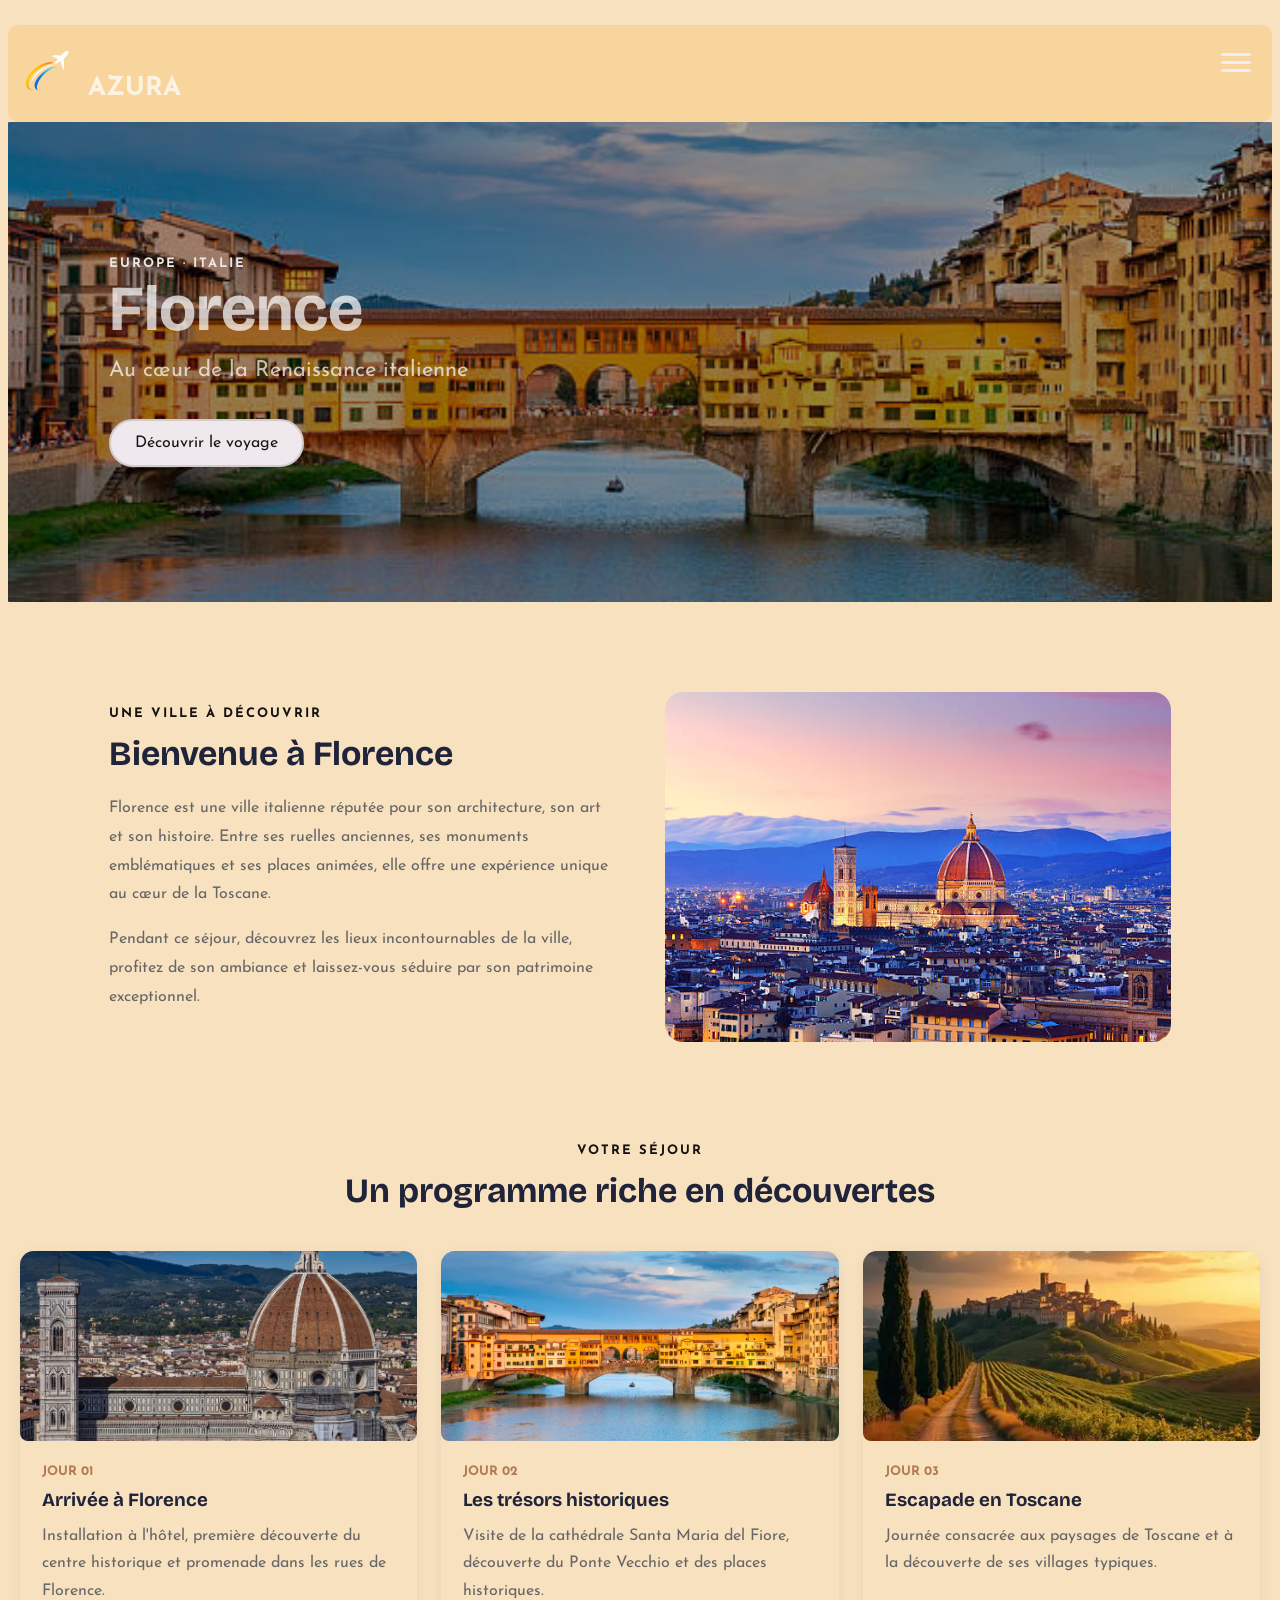
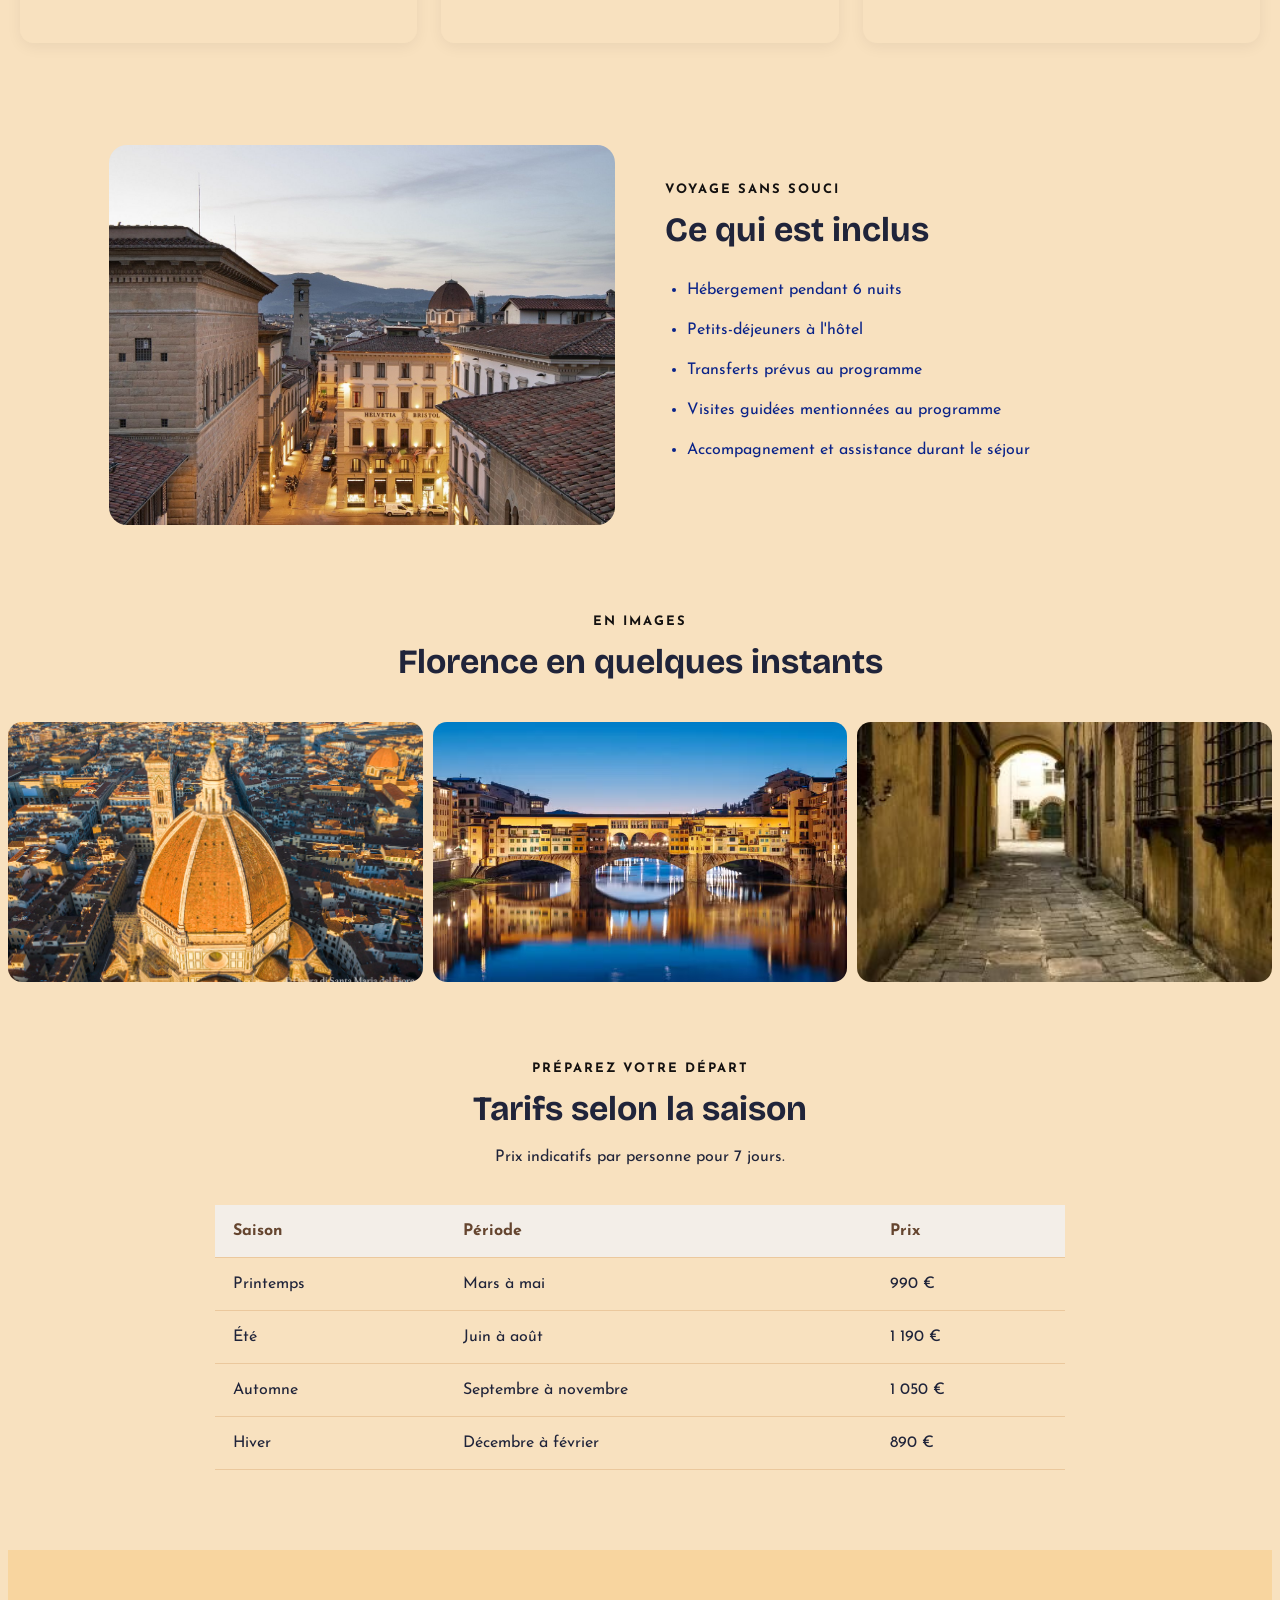
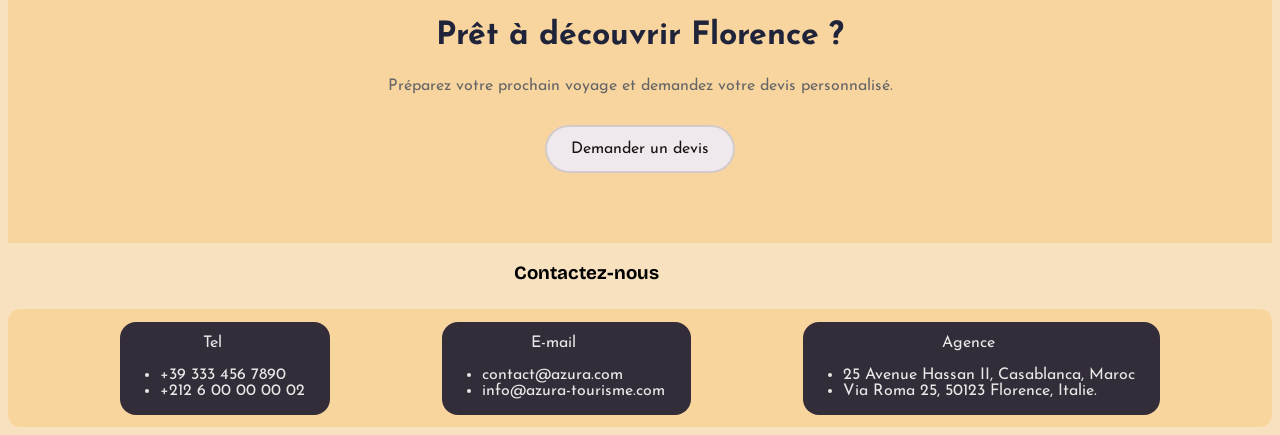
==== commit 28341c30: "finalisation du site" ====
--- a/destination1.html
+++ b/destination1.html
@@ -6,17 +6,19 @@
       <link rel="preconnect" href="https://fonts.googleapis.com">
       <link rel="preconnect" href="https://fonts.gstatic.com" crossorigin>
       <link href="https://fonts.googleapis.com/css2?family=Bricolage+Grotesque :opsz,wght@12..96,200..800&family=Josefin+Sans:ital,wght@0,100..700;1,100..700&display=swap" rel="stylesheet"> 
-      <title>AZURA.Florence</title>
+      <title>AZURA TRAVEL</title>
       <link rel="icon" href="img/logo.png">
       <link rel="stylesheet" href="css/feuille1.css">
       <meta name="Agence" content="Un site de voyage">
       <script src="js/script.js" defer></script> 
    </head>
    <body>
-       <header>
+       <header> 
+         <!-- --------------------------------entete et menu ------------------------------- -->
+
            <a href="#" class="logo">
                 <img src="img/logo.png" alt="" width="50" height="50">
-                <span>AZURA</span>
+                <span>Azura</span>
            </a>
   
             <button class="burger">
@@ -33,10 +35,11 @@
 
             <nav class="menu" id="menu" >
                 <ul>
-                  <li><a href="index.html#Accueil">Accueil</a></li>
-                  <li><a href="FAQ.html">FAQ</a></li>
+                  <li><a href="index.html">Accueil</a></li>
+                  <li><a href="faq.html">FAQ</a></li>
                 </ul>
             </nav> 
+       </header>
        </header>
        <main class="page-destination">
          <!-- ------------------------------------------------------------------ PHOTO------------------------------------------------------------------------------------------------------------------------------------------------------------------- -->
@@ -74,7 +77,7 @@
               </div>
            </section>
 
-           <!-- --------------------------------------------------------------progremme jour par jour------------------------------------------------------------------------------------------------------ -->
+           <!-- --------------------------------------------------------------programme jour par jour------------------------------------------------------------------------------------------------------ -->
 
 
             <section class="programme">
@@ -126,7 +129,7 @@
                 <div class="inclus-contenu">
                     <p class="surtitre">VOYAGE SANS SOUCI</p><h2>Ce qui est inclus</h2>
                     <ul>
-                        <li>Hébergement pendant 3 nuits</li>
+                        <li>Hébergement pendant 6 nuits</li>
                         <li>Petits-déjeuners à l'hôtel</li>
                         <li>Transferts prévus au programme</li>
                         <li>Visites guidées mentionnées au programme</li>
@@ -209,37 +212,33 @@
 
          </main>
          <footer>
-            <h3>Contactez-nous</h3>
-            <section class="pied">
-
-              <div class="p">
+          <h3>Contactez-nous</h3>
+          <section class="pied">
+            <div class="p">
                 <div>Tel</div>
-                  <ul>
+                <ul>
                     <li>+39 333 456 7890</li>
                     <li>+212 6 00 00 00 02</li>
-                  </ul>
-               </div>
-
-               <div class="p">
+                </ul>
+            </div>
+            <div class="p">
                 <div>E-mail</div>
-                  <ul>
+                <ul>
                     <li>contact@azura.com</li>
                     <li>info@azura-tourisme.com</li>
-                  </ul>
-               </div>
-
-               <div class="p">
+                </ul>
+            </div>
+            <div class="p">
                 <div>Agence</div>
-                  <ul>
+                <ul>
                     <li>25 Avenue Hassan II, Casablanca, Maroc</li>
                     <li>Via Roma 25, 50123 Florence, Italie.</li>
-                  </ul>
-               </div>
+                </ul>
+
+            </div>
         
-            </section>
+          </section>
         
-         </footer>  
-
+        </footer>
       </body>
-
 </html>
--- a/css/feuille1.css
+++ b/css/feuille1.css
@@ -1,25 +1,27 @@
-
+/* //////AMELIORATION DES QUATRES PAGES///// */
+body {
+    font-family: "Josefin Sans", sans-serif;
+   background-color: var(--fond-general);
+}
+
+h1, h2, h3 {
+    font-family: "Bricolage Grotesque", sans-serif;
+}
+/* ////// FIN AMELIORATION DES QUATRES PAGES///// */
 :root {
-  --primaire: #74a40b;
-  --accent: #87c711;
+  --fond-general: #f8e1bf;
+  --header: #f9d59e;
+  --menucouleur:rgb(77, 53, 10);
   --sombre: #10242b;
   --sable: #fbf6ef;
   --texte: #1f2d33;
-  --gris:#666;
+  --gris: #5d6d74;
   --titres: "Playfair Display", Georgia, serif;
   --corps: "Poppins", Arial, sans-serif;
   --rayon: 18px;
   --ombre: 0 10px 30px rgba(16, 36, 43, 0.12);
 }
 
-body {
-    font-family: "Josefin Sans", sans-serif;
-}
-
-h1, h2, h3 {
-    font-family: "Bricolage Grotesque", sans-serif;
-}
-
 
 
 /* RÈGLES GÉNÉRALES */
@@ -34,7 +36,7 @@
     align-items: start;
     padding: 20px 1%;
     position: relative;
-    background-color: rgb(60, 60, 233);
+    background-color: var(--header);
     border-radius: 10px;
     position: sticky;
     top: 0px;
@@ -53,7 +55,7 @@
     background-color: none ;
     border-radius: 16px;
     padding: 9px;
-    color:var(--sable);
+    color: rgba(255, 255, 255, 0.712);
     text-transform: uppercase;
 }
 
@@ -76,7 +78,7 @@
     display: block;
     width: 30px;
     height: 3px;
-    background-color: var(--sable);
+    background-color: #eeecf4;
     border-radius: 5px;
 }
 .Fermer {
@@ -95,9 +97,9 @@
     right: 0%;
     width: 150px;
     padding: 12px;
-    background-color: #b3c5d1;
+    background-color: #c5cbcf;
     opacity: 0.85;
-    border: 2px solid ;
+    border: 2px solid #e8e7ef;
     border-radius: 12px;
     z-index: 100;
     
@@ -127,7 +129,7 @@
 
 /* SURVOL */
 .menu a:hover {
-    background-color: #7d0a36;
+   background: --var(menucouleur);
     color: white;
 }
 
@@ -168,15 +170,6 @@
     background-color: #87c711;
     margin-bottom: 5%;
 }
-article div a{
-    text-decoration: none;
-    display: flex;
-    justify-content: center;
-    align-items: baseline;
-    font-size: smaller;
-   
-    
-}
 
 
 
@@ -193,7 +186,7 @@
   flex-direction: column;
   overflow: auto;
   border-radius: var(--rayon);
-  background: rgb(233, 234, 232);
+  background: rgb(35, 37, 33);
   box-shadow: var(--ombre);
   transition: transform 0.3s;
 }
@@ -206,7 +199,6 @@
   width: 100%;
   height: 220px;
   object-fit: cover;
-  border-radius: 12px;
 }
 
 .carte-contenu {
@@ -214,12 +206,12 @@
   display: flex;
   flex-direction: column;
   padding: 20px 24px 24px;
-  background: #e8ece8;
+   background-color: #f8e1bf;
 }
 
 .etiquette {
   margin: 0;
-  color: var(--primaire);
+  color:#65452f;
   font-size: 0.8rem;
   font-weight: 600;
   letter-spacing: 0.08em;
@@ -251,7 +243,7 @@
   max-width: 760px;
   padding: 36px;
   border-radius: var(--rayon);
-  background: var(--gris);
+  background-color: #f8d59f;
   color: var(--texte);
   box-shadow: var(--ombre);
   margin-left: 20%;
@@ -284,7 +276,7 @@
   padding: 12px 14px;
   border: 2px solid #e1dbd2;
   border-radius: 10px;
-  background: white;
+  background: rgba(255, 255, 255, 0.525);
   font: inherit;
 }
 .formulaire input:focus,
@@ -347,8 +339,9 @@
     display: flex;
     align-items: center;
     padding: 50px 8%;
-    color: white;
-    border-radius: 6px 6px 24px 24px;
+    color: rgba(255, 255, 255, 0.712);
+    border-radius: 1px 1px 1px 1px;
+    background-color: #f8e1bf;
 }
 
 .banniere-contenu {
@@ -406,6 +399,7 @@
     align-items: center;
     gap: 50px;
     padding: 90px 8%;
+    background-color: #f8e1bf;
 }
 
 
@@ -444,7 +438,6 @@
 .programme {
     padding: 12px;
     background-color: #f8e1bf;
-    border-radius: 12px;
 }
 
 
@@ -457,7 +450,7 @@
 
 .jour {
     flex: 1 1 260px;
-    background-color: white;
+   background-color: #f8e1bf;
     border-radius: 14px;
     overflow: hidden;
     box-shadow: 0 4px 15px rgba(0, 0, 0, 0.06);
@@ -475,6 +468,7 @@
 
 .jour-contenu {
     padding: 22px;
+    background-color: #f8e1bf;
 }
 
 .jour-contenu span {
@@ -500,6 +494,7 @@
     align-items: center;
     gap: 50px;
     padding: 90px 8%;
+     background-color: #f8e1bf;
 }
 
 .inclus-image,
@@ -522,7 +517,7 @@
 
 .galerie-section {
     padding:auto;
-    background-color: #f8f6f3;
+    background-color: #f8e1bf;
 }
 
 .galerie {
@@ -535,13 +530,14 @@
     flex: 1 1 200px;
     width: 100%;
     height: 260px;
-    border-radius: 100px;
+    border-radius: 14px;
 }
 
 /* TARIFS */
 
 .tarifs {
     padding: 80px 8%;
+     background-color: #f8e1bf;
 }
 
 .tableau-conteneur {
@@ -583,8 +579,8 @@
 .demande {
     text-align: center;
     padding: 70px 8%;
-    background-color: #7ba6f0;
-    border-radius: 12px;
+    background-color: #f8d59f;
+    border-radius: 0;
 }
 
 .demande h2 {
@@ -617,7 +613,7 @@
     display: flex;
     justify-content:space-evenly;
     align-items: center;
-    background:  #e2d7d7 ;
+    background-color: #f9d59e;
     margin-top: 2%;
     padding-top: 1%;
     box-sizing: content-box;
@@ -628,12 +624,83 @@
     flex-direction: column;
     justify-content: center;
     align-items: center;
-    background: #0e0d10;
+    background: #332c39;
     color: #eae8e7;
     padding-top: 1%;
     padding-right: 2%;
     margin-bottom: 1%;
     border-radius: 16px;
-    border: var(--sable)solid;
-
-}
+}
+/* ADAPTATION AUX PETITS ECRANS */
+
+@media (max-width: 700px) {
+
+    .banniere {
+        min-height: 380px;
+        padding: 35px 6%;
+    }
+
+    .banniere h1 {
+        font-size: 44px;
+    }
+
+    .presentation,
+    .inclus {
+        flex-direction: column;
+        padding: 55px 6%;
+    }
+
+    .programme,
+    .galerie-section,
+    .tarifs {
+        padding: 55px 6%;
+    }
+
+    .presentation-image,
+    .inclus-image {
+        width: 100%;
+    }
+
+    .presentation-image img,
+    .inclus-image img {
+        height: 280px;
+    }
+
+    .section-titre h2,
+    .presentation-texte h2,
+    .inclus h2 {
+        font-size: 27px;
+    }
+    /* footer */
+
+    footer h3 {
+        margin-left: 0;
+        margin-right: 0;
+        text-align: center;
+    }
+
+    .pied {
+        flex-direction: column;
+        justify-content: center;
+        gap: 20px;
+        padding: 15px;
+    }
+
+    .p {
+        width: 90%;
+        padding: 15px;
+        margin-bottom: 10px;
+        box-sizing: border-box;
+        text-align: center;
+    }
+}
+
+
+
+
+
+
+
+
+
+
